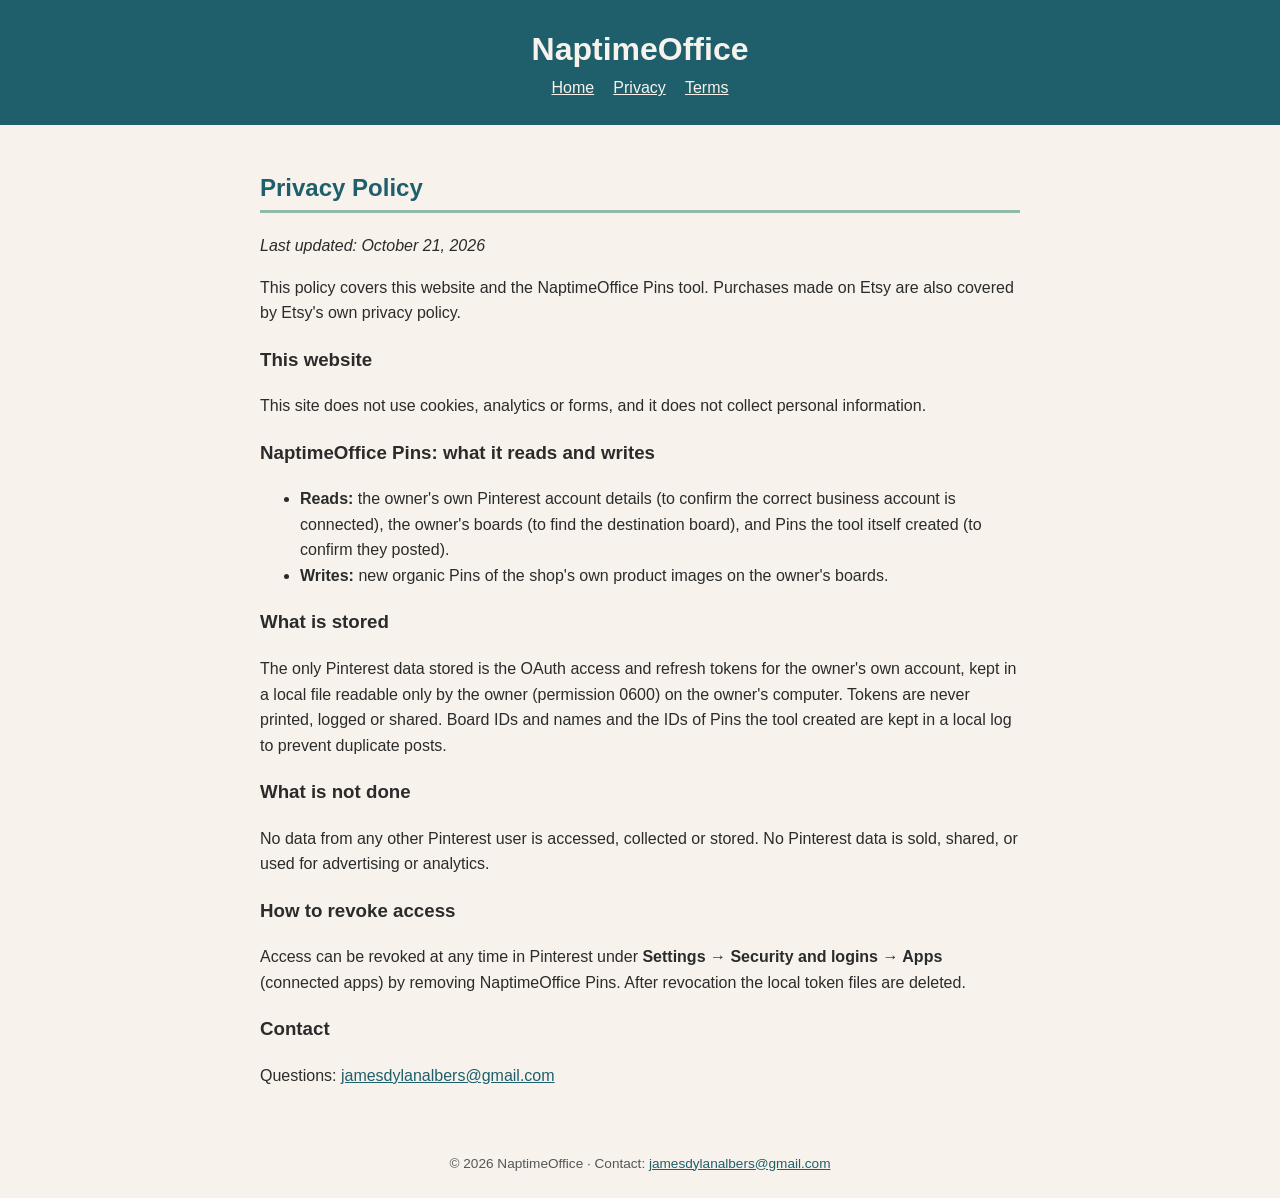
==== privacy.html @ 460b23c5 "NaptimeOffice site" ====
<!DOCTYPE html>
<html lang="en"><head><meta charset="utf-8"><meta name="viewport" content="width=device-width,initial-scale=1">
<!-- PINTEREST VERIFICATION: paste the <meta name="p:domain_verify" content="..."/> tag on the next line -->
<!-- p:domain_verify placeholder -->
<title>Privacy Policy – NaptimeOffice</title><link rel="stylesheet" href="style.css"></head><body>
<header><h1>NaptimeOffice</h1><nav><a href="index.html">Home</a><a href="privacy.html">Privacy</a><a href="terms.html">Terms</a></nav></header><main>
<h2>Privacy Policy</h2><p><em>Last updated: October 21, 2026</em></p>
<p>This policy covers this website and the NaptimeOffice Pins tool. Purchases made on Etsy are also covered by Etsy's own privacy policy.</p>
<h3>This website</h3><p>This site does not use cookies, analytics or forms, and it does not collect personal information.</p>
<h3>NaptimeOffice Pins: what it reads and writes</h3>
<ul><li><strong>Reads:</strong> the owner's own Pinterest account details (to confirm the correct business account is connected), the owner's boards (to find the destination board), and Pins the tool itself created (to confirm they posted).</li>
<li><strong>Writes:</strong> new organic Pins of the shop's own product images on the owner's boards.</li></ul>
<h3>What is stored</h3>
<p>The only Pinterest data stored is the OAuth access and refresh tokens for the owner's own account, kept in a local file readable only by the owner (permission 0600) on the owner's computer. Tokens are never printed, logged or shared. Board IDs and names and the IDs of Pins the tool created are kept in a local log to prevent duplicate posts.</p>
<h3>What is not done</h3>
<p>No data from any other Pinterest user is accessed, collected or stored. No Pinterest data is sold, shared, or used for advertising or analytics.</p>
<h3>How to revoke access</h3>
<p>Access can be revoked at any time in Pinterest under <strong>Settings → Security and logins → Apps</strong> (connected apps) by removing NaptimeOffice Pins. After revocation the local token files are deleted.</p>
<h3>Contact</h3><p>Questions: <a href="mailto:jamesdylanalbers@gmail.com">jamesdylanalbers@gmail.com</a></p>
</main><footer>© 2026 NaptimeOffice · Contact: <a href="mailto:jamesdylanalbers@gmail.com">jamesdylanalbers@gmail.com</a></footer></body></html>
---- style.css ----
:root{--teal:#1F5F6B;--sage:#8FB9A8;--coral:#E8836B;--cream:#F7F3EC}
body{margin:0;font-family:Helvetica,Arial,sans-serif;background:var(--cream);color:#2b2b2b;line-height:1.6}
header{background:var(--teal);color:var(--cream);padding:1.5rem 1rem;text-align:center}
header h1{margin:0}nav a{color:var(--cream);margin:0 .6rem}
main{max-width:760px;margin:0 auto;padding:1.5rem 1rem}
h2{color:var(--teal);border-bottom:3px solid var(--sage);padding-bottom:.2rem}
a{color:var(--teal)}.btn{display:inline-block;background:var(--coral);color:#fff;padding:.6rem 1.1rem;border-radius:6px;text-decoration:none;font-weight:bold}
footer{text-align:center;font-size:.85rem;padding:1.5rem;color:#555}
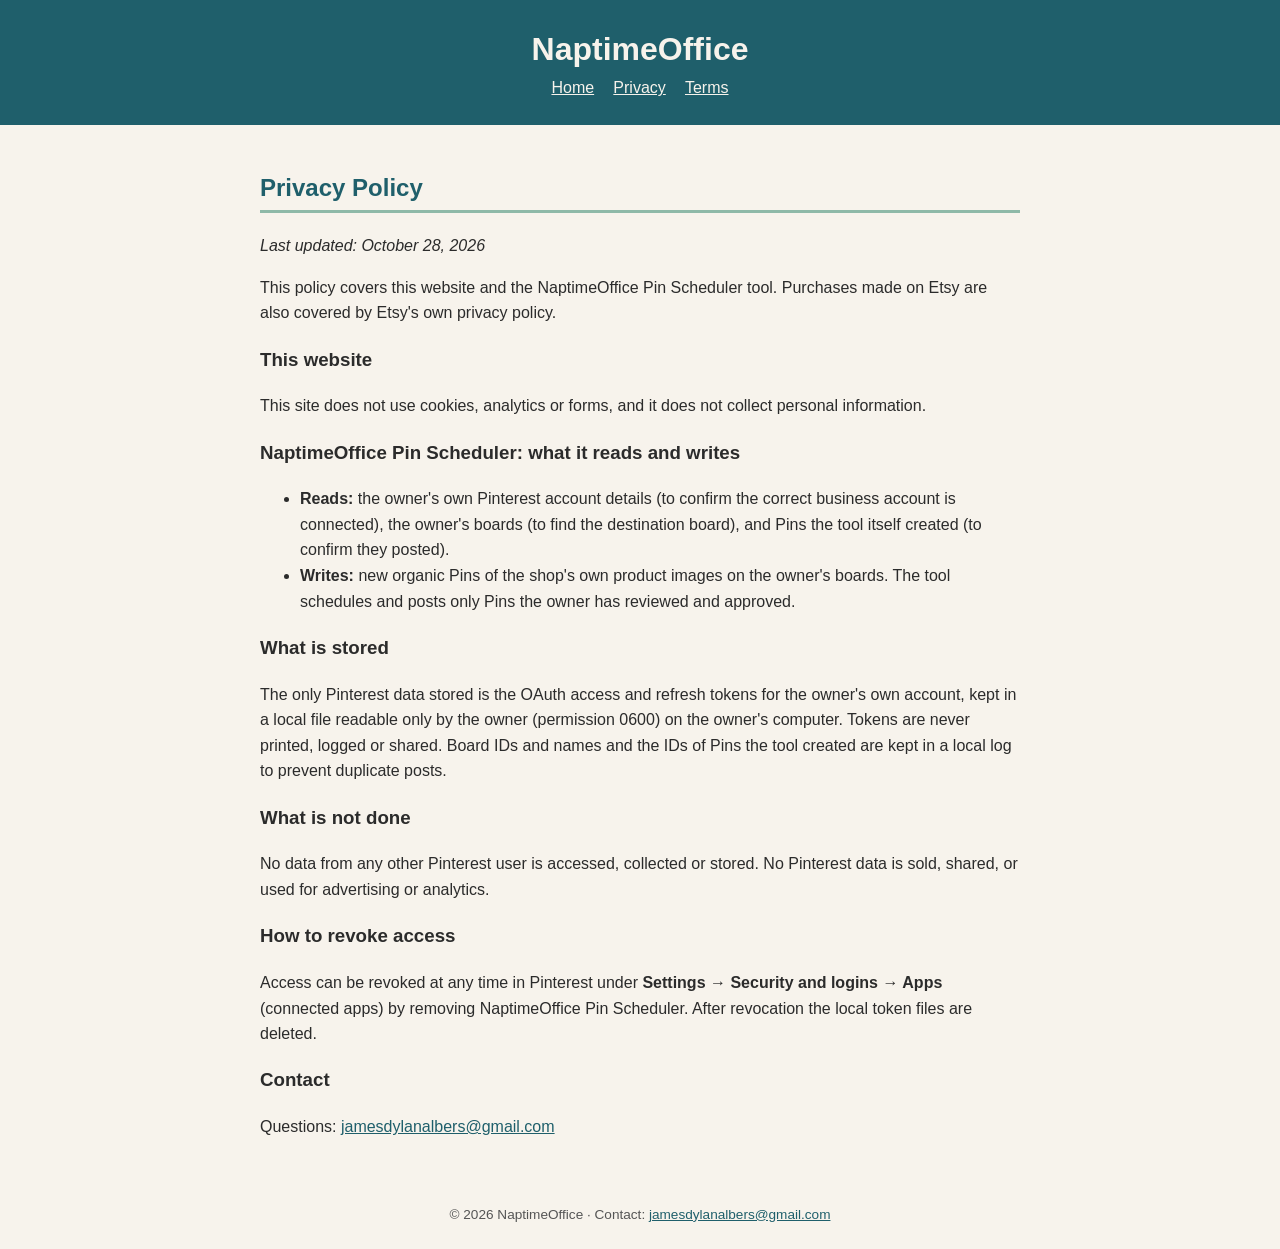
==== commit 353df270: "Rename Pinterest tool to NaptimeOffice Pin Scheduler; clarify owner-approved scheduling" ====
--- a/privacy.html
+++ b/privacy.html
@@ -1,20 +1,20 @@
 <!DOCTYPE html>
 <html lang="en"><head><meta charset="utf-8"><meta name="viewport" content="width=device-width,initial-scale=1">
 <!-- PINTEREST VERIFICATION: paste the <meta name="p:domain_verify" content="..."/> tag on the next line -->
-<!-- p:domain_verify placeholder -->
+<meta name="p:domain_verify" content="60c91a5a4f668c912c0cd39104af7150"/>
 <title>Privacy Policy – NaptimeOffice</title><link rel="stylesheet" href="style.css"></head><body>
 <header><h1>NaptimeOffice</h1><nav><a href="index.html">Home</a><a href="privacy.html">Privacy</a><a href="terms.html">Terms</a></nav></header><main>
-<h2>Privacy Policy</h2><p><em>Last updated: October 21, 2026</em></p>
-<p>This policy covers this website and the NaptimeOffice Pins tool. Purchases made on Etsy are also covered by Etsy's own privacy policy.</p>
+<h2>Privacy Policy</h2><p><em>Last updated: October 28, 2026</em></p>
+<p>This policy covers this website and the NaptimeOffice Pin Scheduler tool. Purchases made on Etsy are also covered by Etsy's own privacy policy.</p>
 <h3>This website</h3><p>This site does not use cookies, analytics or forms, and it does not collect personal information.</p>
-<h3>NaptimeOffice Pins: what it reads and writes</h3>
+<h3>NaptimeOffice Pin Scheduler: what it reads and writes</h3>
 <ul><li><strong>Reads:</strong> the owner's own Pinterest account details (to confirm the correct business account is connected), the owner's boards (to find the destination board), and Pins the tool itself created (to confirm they posted).</li>
-<li><strong>Writes:</strong> new organic Pins of the shop's own product images on the owner's boards.</li></ul>
+<li><strong>Writes:</strong> new organic Pins of the shop's own product images on the owner's boards. The tool schedules and posts only Pins the owner has reviewed and approved.</li></ul>
 <h3>What is stored</h3>
 <p>The only Pinterest data stored is the OAuth access and refresh tokens for the owner's own account, kept in a local file readable only by the owner (permission 0600) on the owner's computer. Tokens are never printed, logged or shared. Board IDs and names and the IDs of Pins the tool created are kept in a local log to prevent duplicate posts.</p>
 <h3>What is not done</h3>
 <p>No data from any other Pinterest user is accessed, collected or stored. No Pinterest data is sold, shared, or used for advertising or analytics.</p>
 <h3>How to revoke access</h3>
-<p>Access can be revoked at any time in Pinterest under <strong>Settings → Security and logins → Apps</strong> (connected apps) by removing NaptimeOffice Pins. After revocation the local token files are deleted.</p>
+<p>Access can be revoked at any time in Pinterest under <strong>Settings → Security and logins → Apps</strong> (connected apps) by removing NaptimeOffice Pin Scheduler. After revocation the local token files are deleted.</p>
 <h3>Contact</h3><p>Questions: <a href="mailto:jamesdylanalbers@gmail.com">jamesdylanalbers@gmail.com</a></p>
 </main><footer>© 2026 NaptimeOffice · Contact: <a href="mailto:jamesdylanalbers@gmail.com">jamesdylanalbers@gmail.com</a></footer></body></html>
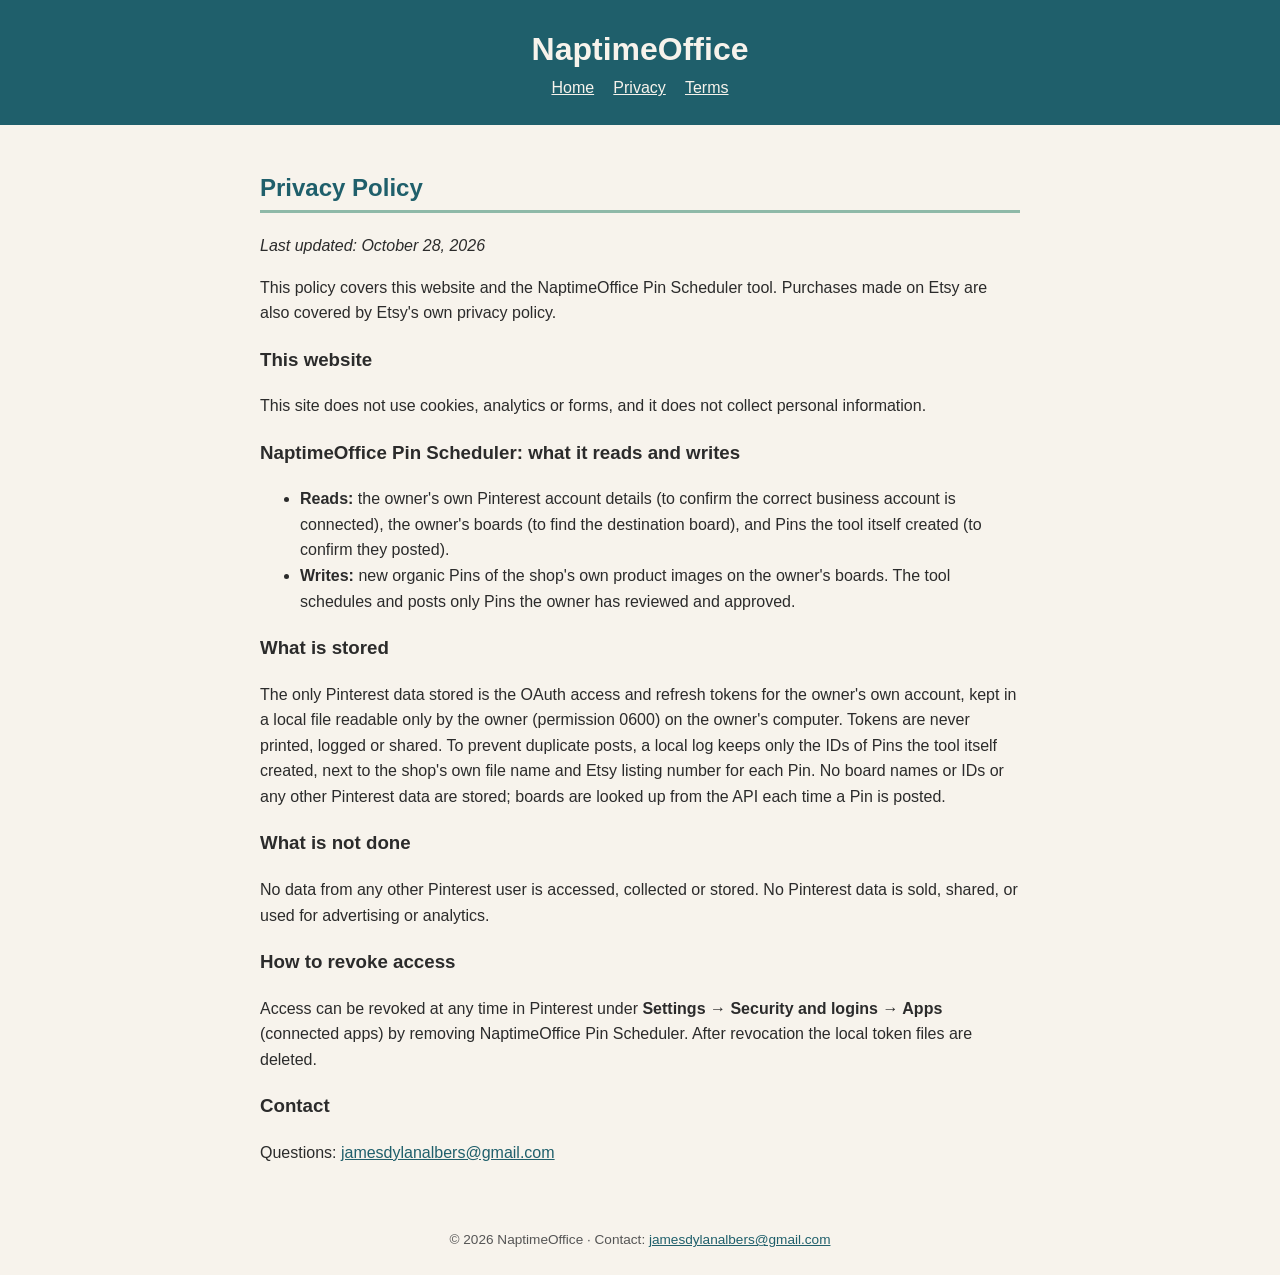
==== commit 66f787ad: "Privacy: log stores only IDs of Pins the tool created; no board data" ====
--- a/privacy.html
+++ b/privacy.html
@@ -11,7 +11,7 @@
 <ul><li><strong>Reads:</strong> the owner's own Pinterest account details (to confirm the correct business account is connected), the owner's boards (to find the destination board), and Pins the tool itself created (to confirm they posted).</li>
 <li><strong>Writes:</strong> new organic Pins of the shop's own product images on the owner's boards. The tool schedules and posts only Pins the owner has reviewed and approved.</li></ul>
 <h3>What is stored</h3>
-<p>The only Pinterest data stored is the OAuth access and refresh tokens for the owner's own account, kept in a local file readable only by the owner (permission 0600) on the owner's computer. Tokens are never printed, logged or shared. Board IDs and names and the IDs of Pins the tool created are kept in a local log to prevent duplicate posts.</p>
+<p>The only Pinterest data stored is the OAuth access and refresh tokens for the owner's own account, kept in a local file readable only by the owner (permission 0600) on the owner's computer. Tokens are never printed, logged or shared. To prevent duplicate posts, a local log keeps only the IDs of Pins the tool itself created, next to the shop's own file name and Etsy listing number for each Pin. No board names or IDs or any other Pinterest data are stored; boards are looked up from the API each time a Pin is posted.</p>
 <h3>What is not done</h3>
 <p>No data from any other Pinterest user is accessed, collected or stored. No Pinterest data is sold, shared, or used for advertising or analytics.</p>
 <h3>How to revoke access</h3>
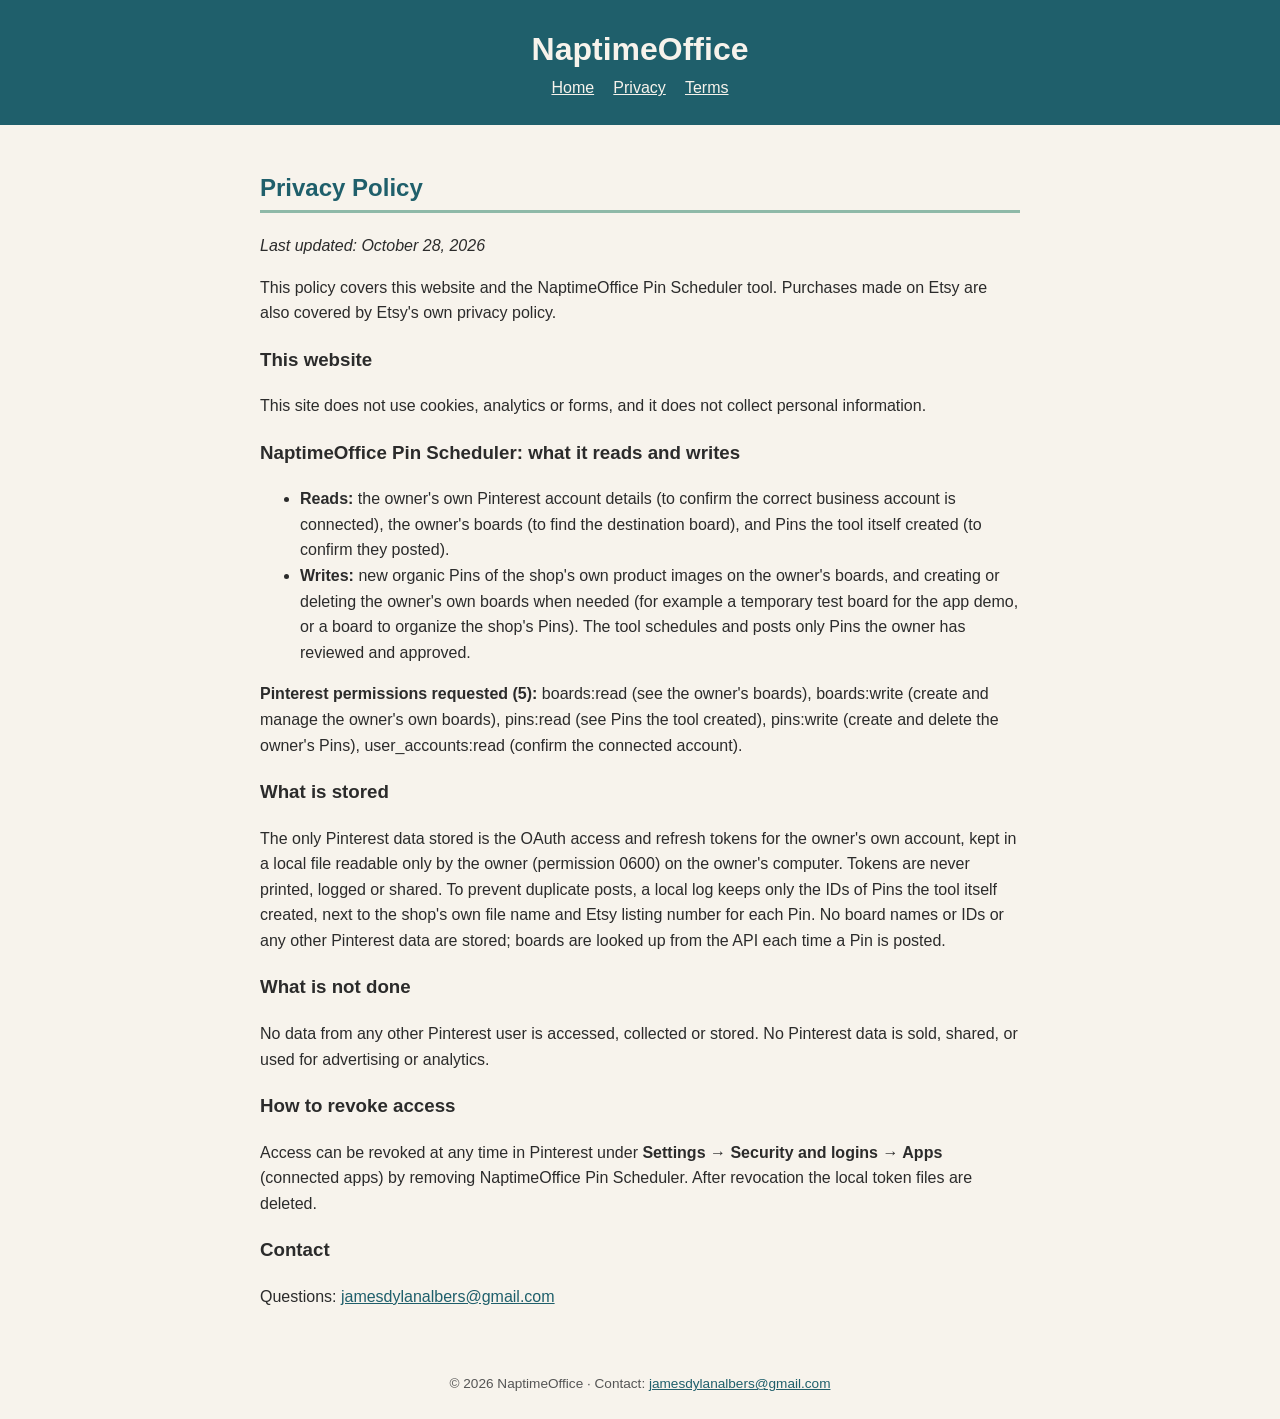
==== commit 2ec43b39: "List all 5 Pinterest scopes incl. boards:write" ====
--- a/privacy.html
+++ b/privacy.html
@@ -9,7 +9,8 @@
 <h3>This website</h3><p>This site does not use cookies, analytics or forms, and it does not collect personal information.</p>
 <h3>NaptimeOffice Pin Scheduler: what it reads and writes</h3>
 <ul><li><strong>Reads:</strong> the owner's own Pinterest account details (to confirm the correct business account is connected), the owner's boards (to find the destination board), and Pins the tool itself created (to confirm they posted).</li>
-<li><strong>Writes:</strong> new organic Pins of the shop's own product images on the owner's boards. The tool schedules and posts only Pins the owner has reviewed and approved.</li></ul>
+<li><strong>Writes:</strong> new organic Pins of the shop's own product images on the owner's boards, and creating or deleting the owner's own boards when needed (for example a temporary test board for the app demo, or a board to organize the shop's Pins). The tool schedules and posts only Pins the owner has reviewed and approved.</li></ul>
+<p><strong>Pinterest permissions requested (5):</strong> boards:read (see the owner's boards), boards:write (create and manage the owner's own boards), pins:read (see Pins the tool created), pins:write (create and delete the owner's Pins), user_accounts:read (confirm the connected account).</p>
 <h3>What is stored</h3>
 <p>The only Pinterest data stored is the OAuth access and refresh tokens for the owner's own account, kept in a local file readable only by the owner (permission 0600) on the owner's computer. Tokens are never printed, logged or shared. To prevent duplicate posts, a local log keeps only the IDs of Pins the tool itself created, next to the shop's own file name and Etsy listing number for each Pin. No board names or IDs or any other Pinterest data are stored; boards are looked up from the API each time a Pin is posted.</p>
 <h3>What is not done</h3>
